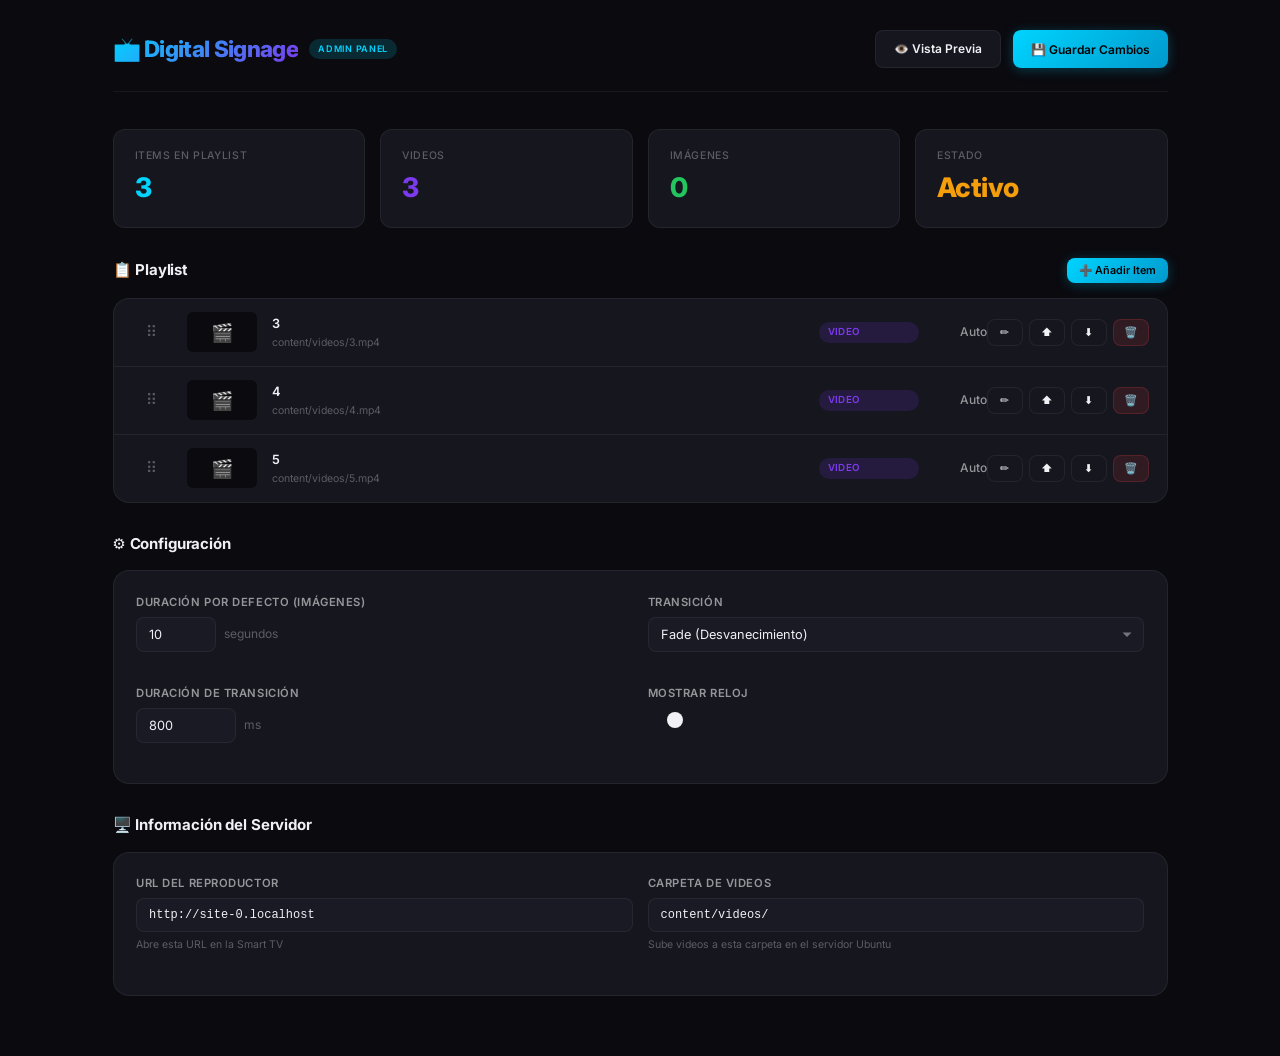
==== admin/index.html @ e4e22724 "Initial commit" ====
<!DOCTYPE html>
<html lang="es">
<head>
  <meta charset="UTF-8">
  <meta name="viewport" content="width=device-width, initial-scale=1.0">
  <meta name="description" content="Panel de Administración — Digital Signage">
  <title>Admin — Digital Signage</title>

  <link rel="preconnect" href="https://fonts.googleapis.com">
  <link rel="preconnect" href="https://fonts.gstatic.com" crossorigin>
  <link href="https://fonts.googleapis.com/css2?family=Inter:wght@300;400;500;600;700;800&display=swap" rel="stylesheet">

  <style>
    /* ============================================================
       Admin Panel — Premium Dark UI
       ============================================================ */
    *, *::before, *::after {
      box-sizing: border-box;
      margin: 0;
      padding: 0;
    }

    :root {
      --bg-primary: #0a0a0f;
      --bg-secondary: #111118;
      --bg-card: #16161f;
      --bg-card-hover: #1c1c28;
      --bg-input: #1a1a25;
      --border-color: rgba(255,255,255,0.06);
      --border-hover: rgba(255,255,255,0.12);
      --accent: #00d4ff;
      --accent-dim: rgba(0,212,255,0.15);
      --accent-secondary: #7c3aed;
      --accent-sec-dim: rgba(124,58,237,0.15);
      --green: #22c55e;
      --green-dim: rgba(34,197,94,0.12);
      --red: #ef4444;
      --red-dim: rgba(239,68,68,0.12);
      --yellow: #f59e0b;
      --text-primary: #f0f0f5;
      --text-secondary: rgba(255,255,255,0.55);
      --text-muted: rgba(255,255,255,0.3);
      --radius-sm: 8px;
      --radius-md: 12px;
      --radius-lg: 16px;
      --shadow-card: 0 4px 24px rgba(0,0,0,0.3);
      --transition: 0.2s ease;
    }

    html {
      font-size: 15px;
    }

    body {
      font-family: 'Inter', system-ui, -apple-system, sans-serif;
      background: var(--bg-primary);
      color: var(--text-primary);
      min-height: 100vh;
      line-height: 1.5;
    }

    /* ============================================================
       Layout
       ============================================================ */
    .app-container {
      max-width: 1100px;
      margin: 0 auto;
      padding: 2rem 1.5rem;
    }

    /* ============================================================
       Header
       ============================================================ */
    .app-header {
      display: flex;
      justify-content: space-between;
      align-items: center;
      margin-bottom: 2.5rem;
      padding-bottom: 1.5rem;
      border-bottom: 1px solid var(--border-color);
    }

    .app-title {
      display: flex;
      align-items: center;
      gap: 0.75rem;
    }

    .app-title h1 {
      font-size: 1.5rem;
      font-weight: 800;
      letter-spacing: -0.03em;
      background: linear-gradient(135deg, var(--accent), var(--accent-secondary));
      -webkit-background-clip: text;
      -webkit-text-fill-color: transparent;
      background-clip: text;
    }

    .app-title .badge {
      font-size: 0.6rem;
      font-weight: 600;
      letter-spacing: 0.08em;
      text-transform: uppercase;
      background: var(--accent-dim);
      color: var(--accent);
      padding: 0.2rem 0.6rem;
      border-radius: 99px;
    }

    .header-actions {
      display: flex;
      gap: 0.75rem;
    }

    /* ============================================================
       Buttons
       ============================================================ */
    .btn {
      display: inline-flex;
      align-items: center;
      gap: 0.4rem;
      padding: 0.6rem 1.2rem;
      border: none;
      border-radius: var(--radius-sm);
      font-family: inherit;
      font-size: 0.8rem;
      font-weight: 600;
      cursor: pointer;
      transition: all var(--transition);
      text-decoration: none;
      white-space: nowrap;
    }

    .btn-primary {
      background: linear-gradient(135deg, var(--accent), #0099cc);
      color: #000;
      box-shadow: 0 2px 12px rgba(0,212,255,0.25);
    }

    .btn-primary:hover {
      box-shadow: 0 4px 20px rgba(0,212,255,0.4);
      transform: translateY(-1px);
    }

    .btn-secondary {
      background: var(--bg-card);
      color: var(--text-primary);
      border: 1px solid var(--border-color);
    }

    .btn-secondary:hover {
      background: var(--bg-card-hover);
      border-color: var(--border-hover);
    }

    .btn-danger {
      background: var(--red-dim);
      color: var(--red);
      border: 1px solid rgba(239,68,68,0.2);
    }

    .btn-danger:hover {
      background: rgba(239,68,68,0.2);
    }

    .btn-icon {
      padding: 0.5rem;
      min-width: 36px;
      justify-content: center;
    }

    .btn-sm {
      padding: 0.4rem 0.8rem;
      font-size: 0.72rem;
    }

    /* ============================================================
       Stats Cards
       ============================================================ */
    .stats-grid {
      display: grid;
      grid-template-columns: repeat(auto-fit, minmax(200px, 1fr));
      gap: 1rem;
      margin-bottom: 2rem;
    }

    .stat-card {
      background: var(--bg-card);
      border: 1px solid var(--border-color);
      border-radius: var(--radius-md);
      padding: 1.2rem 1.4rem;
      transition: all var(--transition);
    }

    .stat-card:hover {
      border-color: var(--border-hover);
      transform: translateY(-2px);
      box-shadow: var(--shadow-card);
    }

    .stat-label {
      font-size: 0.7rem;
      font-weight: 500;
      color: var(--text-muted);
      text-transform: uppercase;
      letter-spacing: 0.06em;
      margin-bottom: 0.3rem;
    }

    .stat-value {
      font-size: 1.8rem;
      font-weight: 800;
      letter-spacing: -0.02em;
    }

    .stat-accent { color: var(--accent); }
    .stat-green { color: var(--green); }
    .stat-purple { color: var(--accent-secondary); }
    .stat-yellow { color: var(--yellow); }

    /* ============================================================
       Section Headers
       ============================================================ */
    .section-header {
      display: flex;
      justify-content: space-between;
      align-items: center;
      margin-bottom: 1rem;
    }

    .section-title {
      font-size: 1rem;
      font-weight: 700;
      letter-spacing: -0.01em;
    }

    /* ============================================================
       Playlist Table / List
       ============================================================ */
    .playlist-container {
      background: var(--bg-card);
      border: 1px solid var(--border-color);
      border-radius: var(--radius-lg);
      overflow: hidden;
      margin-bottom: 2rem;
    }

    .playlist-item {
      display: grid;
      grid-template-columns: 40px 70px 1fr 100px 80px 120px;
      align-items: center;
      gap: 1rem;
      padding: 0.9rem 1.2rem;
      border-bottom: 1px solid var(--border-color);
      transition: background var(--transition);
      cursor: grab;
    }

    .playlist-item:hover {
      background: var(--bg-card-hover);
    }

    .playlist-item:last-child {
      border-bottom: none;
    }

    .playlist-item.disabled {
      opacity: 0.4;
    }

    .item-handle {
      display: flex;
      align-items: center;
      justify-content: center;
      color: var(--text-muted);
      font-size: 1rem;
      cursor: grab;
      user-select: none;
    }

    .item-handle:active {
      cursor: grabbing;
    }

    .item-thumbnail {
      width: 70px;
      height: 40px;
      border-radius: 6px;
      overflow: hidden;
      background: var(--bg-primary);
      display: flex;
      align-items: center;
      justify-content: center;
      font-size: 1.2rem;
    }

    .item-thumbnail img {
      width: 100%;
      height: 100%;
      object-fit: cover;
    }

    .item-info {
      min-width: 0;
    }

    .item-title {
      font-size: 0.85rem;
      font-weight: 600;
      white-space: nowrap;
      overflow: hidden;
      text-overflow: ellipsis;
    }

    .item-src {
      font-size: 0.7rem;
      color: var(--text-muted);
      white-space: nowrap;
      overflow: hidden;
      text-overflow: ellipsis;
      margin-top: 0.1rem;
    }

    .item-type {
      display: inline-flex;
      align-items: center;
      gap: 0.3rem;
      font-size: 0.65rem;
      font-weight: 600;
      text-transform: uppercase;
      letter-spacing: 0.05em;
      padding: 0.2rem 0.6rem;
      border-radius: 99px;
    }

    .type-video {
      background: var(--accent-sec-dim);
      color: var(--accent-secondary);
    }

    .type-image {
      background: var(--green-dim);
      color: var(--green);
    }

    .item-duration {
      font-size: 0.8rem;
      font-weight: 500;
      color: var(--text-secondary);
      text-align: center;
    }

    .item-actions {
      display: flex;
      gap: 0.4rem;
      justify-content: flex-end;
    }

    .playlist-empty {
      padding: 3rem;
      text-align: center;
      color: var(--text-muted);
    }

    .playlist-empty .empty-icon {
      font-size: 2.5rem;
      margin-bottom: 0.8rem;
    }

    .playlist-empty p {
      font-size: 0.85rem;
    }

    /* ============================================================
       Toggle Switch
       ============================================================ */
    .toggle {
      position: relative;
      width: 38px;
      height: 22px;
      cursor: pointer;
    }

    .toggle input {
      opacity: 0;
      width: 0;
      height: 0;
    }

    .toggle-slider {
      position: absolute;
      inset: 0;
      background: rgba(255,255,255,0.1);
      border-radius: 99px;
      transition: all var(--transition);
    }

    .toggle-slider::before {
      content: '';
      position: absolute;
      top: 3px;
      left: 3px;
      width: 16px;
      height: 16px;
      background: var(--text-primary);
      border-radius: 50%;
      transition: transform var(--transition);
    }

    .toggle input:checked + .toggle-slider {
      background: var(--green);
    }

    .toggle input:checked + .toggle-slider::before {
      transform: translateX(16px);
    }

    /* ============================================================
       Modals
       ============================================================ */
    .modal-backdrop {
      position: fixed;
      inset: 0;
      background: rgba(0,0,0,0.7);
      backdrop-filter: blur(6px);
      z-index: 1000;
      display: none;
      align-items: center;
      justify-content: center;
      animation: fadeIn 0.2s ease;
    }

    .modal-backdrop.open {
      display: flex;
    }

    .modal {
      background: var(--bg-secondary);
      border: 1px solid var(--border-color);
      border-radius: var(--radius-lg);
      width: 90%;
      max-width: 520px;
      box-shadow: 0 20px 60px rgba(0,0,0,0.5);
      animation: slideUp 0.3s ease;
    }

    .modal-header {
      display: flex;
      justify-content: space-between;
      align-items: center;
      padding: 1.2rem 1.5rem;
      border-bottom: 1px solid var(--border-color);
    }

    .modal-header h2 {
      font-size: 1rem;
      font-weight: 700;
    }

    .modal-body {
      padding: 1.5rem;
    }

    .modal-footer {
      display: flex;
      justify-content: flex-end;
      gap: 0.75rem;
      padding: 1rem 1.5rem;
      border-top: 1px solid var(--border-color);
    }

    @keyframes fadeIn {
      from { opacity: 0; }
      to { opacity: 1; }
    }

    @keyframes slideUp {
      from { transform: translateY(20px); opacity: 0; }
      to { transform: translateY(0); opacity: 1; }
    }

    /* ============================================================
       Form Controls
       ============================================================ */
    .form-group {
      margin-bottom: 1.2rem;
    }

    .form-label {
      display: block;
      font-size: 0.75rem;
      font-weight: 600;
      color: var(--text-secondary);
      text-transform: uppercase;
      letter-spacing: 0.05em;
      margin-bottom: 0.4rem;
    }

    .form-input, .form-select {
      width: 100%;
      padding: 0.6rem 0.8rem;
      background: var(--bg-input);
      border: 1px solid var(--border-color);
      border-radius: var(--radius-sm);
      font-family: inherit;
      font-size: 0.85rem;
      color: var(--text-primary);
      transition: border-color var(--transition);
    }

    .form-input:focus, .form-select:focus {
      outline: none;
      border-color: var(--accent);
      box-shadow: 0 0 0 3px var(--accent-dim);
    }

    .form-input::placeholder {
      color: var(--text-muted);
    }

    .form-select {
      cursor: pointer;
      appearance: none;
      background-image: url("data:image/svg+xml,%3Csvg xmlns='http://www.w3.org/2000/svg' width='12' height='12' fill='rgba(255,255,255,0.4)' viewBox='0 0 16 16'%3E%3Cpath d='M8 12L2 6h12z'/%3E%3C/svg%3E");
      background-repeat: no-repeat;
      background-position: right 0.7rem center;
      padding-right: 2rem;
    }

    .form-hint {
      font-size: 0.7rem;
      color: var(--text-muted);
      margin-top: 0.3rem;
    }

    /* ============================================================
       File Drop Zone
       ============================================================ */
    .drop-zone {
      border: 2px dashed var(--border-hover);
      border-radius: var(--radius-md);
      padding: 2rem;
      text-align: center;
      cursor: pointer;
      transition: all var(--transition);
      background: var(--bg-input);
    }

    .drop-zone:hover, .drop-zone.dragover {
      border-color: var(--accent);
      background: var(--accent-dim);
    }

    .drop-zone-icon {
      font-size: 2rem;
      margin-bottom: 0.5rem;
    }

    .drop-zone-text {
      font-size: 0.85rem;
      color: var(--text-secondary);
    }

    .drop-zone-hint {
      font-size: 0.7rem;
      color: var(--text-muted);
      margin-top: 0.3rem;
    }

    /* ============================================================
       Upload Progress
       ============================================================ */
    .upload-progress {
      display: none;
      margin-top: 1rem;
    }

    .upload-progress.active {
      display: block;
    }

    .upload-bar-bg {
      height: 4px;
      background: rgba(255,255,255,0.1);
      border-radius: 99px;
      overflow: hidden;
      margin-bottom: 0.3rem;
    }

    .upload-bar {
      height: 100%;
      background: linear-gradient(90deg, var(--accent), var(--accent-secondary));
      border-radius: 99px;
      width: 0%;
      transition: width 0.3s ease;
    }

    .upload-status {
      font-size: 0.7rem;
      color: var(--text-muted);
    }

    /* ============================================================
       Settings Panel
       ============================================================ */
    .settings-grid {
      display: grid;
      grid-template-columns: 1fr 1fr;
      gap: 1rem;
    }

    /* ============================================================
       Toast Notifications
       ============================================================ */
    .toast-container {
      position: fixed;
      top: 1.5rem;
      right: 1.5rem;
      z-index: 2000;
      display: flex;
      flex-direction: column;
      gap: 0.5rem;
    }

    .toast {
      display: flex;
      align-items: center;
      gap: 0.5rem;
      padding: 0.7rem 1.2rem;
      background: var(--bg-card);
      border: 1px solid var(--border-color);
      border-radius: var(--radius-sm);
      font-size: 0.8rem;
      box-shadow: 0 8px 30px rgba(0,0,0,0.4);
      animation: slideIn 0.3s ease, fadeOut 0.3s ease 2.7s forwards;
    }

    .toast-success { border-left: 3px solid var(--green); }
    .toast-error { border-left: 3px solid var(--red); }
    .toast-info { border-left: 3px solid var(--accent); }

    @keyframes slideIn {
      from { transform: translateX(100%); opacity: 0; }
      to { transform: translateX(0); opacity: 1; }
    }

    @keyframes fadeOut {
      to { opacity: 0; transform: translateY(-10px); }
    }

    /* ============================================================
       Responsive
       ============================================================ */
    @media (max-width: 768px) {
      .app-container {
        padding: 1rem;
      }

      .app-header {
        flex-direction: column;
        gap: 1rem;
        text-align: center;
      }

      .stats-grid {
        grid-template-columns: 1fr 1fr;
      }

      .playlist-item {
        grid-template-columns: 30px 50px 1fr 60px;
        gap: 0.5rem;
        padding: 0.6rem 0.8rem;
      }

      .item-type, .item-actions { display: none; }
      .item-duration { font-size: 0.7rem; }

      .settings-grid {
        grid-template-columns: 1fr;
      }
    }
  </style>
</head>
<body>

  <!-- Toast Container -->
  <div class="toast-container" id="toast-container"></div>

  <!-- App Container -->
  <div class="app-container">

    <!-- Header -->
    <header class="app-header">
      <div class="app-title">
        <h1>📺 Digital Signage</h1>
        <span class="badge">Admin Panel</span>
      </div>
      <div class="header-actions">
        <a href="/" target="_blank" class="btn btn-secondary" id="btn-preview">
          👁️ Vista Previa
        </a>
        <button class="btn btn-primary" id="btn-save">
          💾 Guardar Cambios
        </button>
      </div>
    </header>

    <!-- Stats -->
    <div class="stats-grid">
      <div class="stat-card">
        <div class="stat-label">Items en Playlist</div>
        <div class="stat-value stat-accent" id="stat-total">0</div>
      </div>
      <div class="stat-card">
        <div class="stat-label">Videos</div>
        <div class="stat-value stat-purple" id="stat-videos">0</div>
      </div>
      <div class="stat-card">
        <div class="stat-label">Imágenes</div>
        <div class="stat-value stat-green" id="stat-images">0</div>
      </div>
      <div class="stat-card">
        <div class="stat-label">Estado</div>
        <div class="stat-value stat-yellow" id="stat-status">—</div>
      </div>
    </div>

    <!-- Playlist Section -->
    <div class="section-header">
      <h2 class="section-title">📋 Playlist</h2>
      <button class="btn btn-primary btn-sm" id="btn-add-item">
        ➕ Añadir Item
      </button>
    </div>

    <div class="playlist-container" id="playlist-container">
      <div class="playlist-empty" id="playlist-empty">
        <div class="empty-icon">🎬</div>
        <p>La playlist está vacía. Añade videos o imágenes para comenzar.</p>
      </div>
    </div>

    <!-- Settings Section -->
    <div class="section-header" style="margin-top:2rem;">
      <h2 class="section-title">⚙️ Configuración</h2>
    </div>

    <div class="playlist-container" style="padding: 1.5rem;">
      <div class="settings-grid">
        <div class="form-group">
          <label class="form-label">Duración por defecto (imágenes)</label>
          <div style="display:flex;align-items:center;gap:0.5rem;">
            <input type="number" class="form-input" id="setting-duration" min="3" max="120" value="10" style="width:80px">
            <span style="font-size:0.8rem;color:var(--text-muted);">segundos</span>
          </div>
        </div>
        <div class="form-group">
          <label class="form-label">Transición</label>
          <select class="form-select" id="setting-transition">
            <option value="fade">Fade (Desvanecimiento)</option>
            <option value="cut">Cut (Corte directo)</option>
          </select>
        </div>
        <div class="form-group">
          <label class="form-label">Duración de transición</label>
          <div style="display:flex;align-items:center;gap:0.5rem;">
            <input type="number" class="form-input" id="setting-transition-duration" min="100" max="3000" step="100" value="800" style="width:100px">
            <span style="font-size:0.8rem;color:var(--text-muted);">ms</span>
          </div>
        </div>
        <div class="form-group">
          <label class="form-label">Mostrar Reloj</label>
          <label class="toggle" style="margin-top: 0.3rem;">
            <input type="checkbox" id="setting-clock" checked>
            <span class="toggle-slider"></span>
          </label>
        </div>
      </div>
    </div>

    <!-- Server Info -->
    <div class="section-header" style="margin-top:2rem;">
      <h2 class="section-title">🖥️ Información del Servidor</h2>
    </div>
    <div class="playlist-container" style="padding: 1.5rem;">
      <div class="settings-grid">
        <div class="form-group">
          <label class="form-label">URL del Reproductor</label>
          <input type="text" class="form-input" id="player-url" readonly value="" style="font-family: monospace; font-size: 0.8rem;">
          <span class="form-hint">Abre esta URL en la Smart TV</span>
        </div>
        <div class="form-group">
          <label class="form-label">Carpeta de Videos</label>
          <input type="text" class="form-input" readonly value="content/videos/" style="font-family: monospace; font-size: 0.8rem;">
          <span class="form-hint">Sube videos a esta carpeta en el servidor Ubuntu</span>
        </div>
      </div>
    </div>

  </div>

  <!-- ======================================================
       Modal: Añadir/Editar Item
       ====================================================== -->
  <div class="modal-backdrop" id="modal-add">
    <div class="modal">
      <div class="modal-header">
        <h2 id="modal-title">Añadir Item</h2>
        <button class="btn btn-icon btn-secondary" onclick="closeModal()">✕</button>
      </div>
      <div class="modal-body">
        <div class="form-group">
          <label class="form-label">Tipo de Contenido</label>
          <select class="form-select" id="input-type">
            <option value="video">🎬 Video</option>
            <option value="image">🖼️ Imagen</option>
          </select>
        </div>
        <div class="form-group">
          <label class="form-label">Título</label>
          <input type="text" class="form-input" id="input-title" placeholder="Ej: Promo Navidad 2026">
        </div>
        <div class="form-group">
          <label class="form-label">Ruta del Archivo</label>
          <input type="text" class="form-input" id="input-src" placeholder="content/videos/mi_video.mp4">
          <span class="form-hint">Ruta relativa al archivo en el servidor</span>
        </div>
        <div class="form-group" id="group-duration" style="display:none;">
          <label class="form-label">Duración (segundos)</label>
          <input type="number" class="form-input" id="input-duration" min="3" max="120" value="10" style="width:100px">
          <span class="form-hint">Solo para imágenes. Los videos usan su propia duración.</span>
        </div>
        <div class="form-group">
          <label class="form-label">Estado</label>
          <label class="toggle">
            <input type="checkbox" id="input-enabled" checked>
            <span class="toggle-slider"></span>
          </label>
          <span style="font-size:0.75rem;color:var(--text-muted);margin-left:0.5rem;" id="enabled-label">Habilitado</span>
        </div>
      </div>
      <div class="modal-footer">
        <button class="btn btn-secondary" onclick="closeModal()">Cancelar</button>
        <button class="btn btn-primary" id="btn-modal-save">Guardar</button>
      </div>
    </div>
  </div>

  <script>
    // ============================================================
    // State
    // ============================================================
    let playlistData = {
      version: '1.0',
      lastUpdated: new Date().toISOString(),
      settings: {
        defaultImageDuration: 10,
        transitionDuration: 800,
        transitionType: 'fade',
        loopPlaylist: true,
        showClock: true,
        clockPosition: 'bottom-right'
      },
      playlist: []
    };

    let editingIndex = -1; // -1 = adding new

    // ============================================================
    // Init
    // ============================================================
    document.addEventListener('DOMContentLoaded', async () => {
      await loadPlaylist();
      renderPlaylist();
      bindEvents();
      updatePlayerUrl();
    });

    // ============================================================
    // Load playlist from server
    // ============================================================
    async function loadPlaylist() {
      try {
        const response = await fetch('/api/playlist.json?t=' + Date.now(), { cache: 'no-store' });
        if (response.ok) {
          playlistData = await response.json();
          applySettingsToUI();
          showToast('Playlist cargada', 'success');
        }
      } catch (err) {
        console.error('Error cargando playlist:', err);
        showToast('Error cargando playlist', 'error');
      }
    }

    // ============================================================
    // Save playlist
    // ============================================================
    async function savePlaylist() {
      readSettingsFromUI();
      playlistData.lastUpdated = new Date().toISOString();

      try {
        // Intentar guardar via API (si tienes un endpoint de escritura)
        const response = await fetch('/api/playlist.json', {
          method: 'PUT',
          headers: { 'Content-Type': 'application/json' },
          body: JSON.stringify(playlistData, null, 2)
        });

        if (response.ok) {
          showToast('Playlist guardada ✓', 'success');
          return;
        }
      } catch (err) {
        // Si no hay API de escritura, ofrecer descarga
        console.warn('No se pudo guardar via API. Descargando archivo...');
      }

      // Fallback: descargar el archivo para que el usuario lo copie
      downloadPlaylist();
    }

    function downloadPlaylist() {
      const blob = new Blob([JSON.stringify(playlistData, null, 2)], { type: 'application/json' });
      const url = URL.createObjectURL(blob);
      const a = document.createElement('a');
      a.href = url;
      a.download = 'playlist.json';
      a.click();
      URL.revokeObjectURL(url);
      showToast('Archivo descargado — Cópialo a /api/playlist.json en el servidor', 'info');
    }

    // ============================================================
    // Render Playlist
    // ============================================================
    function renderPlaylist() {
      const container = document.getElementById('playlist-container');
      const emptyState = document.getElementById('playlist-empty');
      const items = playlistData.playlist || [];

      // Update stats
      document.getElementById('stat-total').textContent = items.length;
      document.getElementById('stat-videos').textContent = items.filter(i => i.type === 'video').length;
      document.getElementById('stat-images').textContent = items.filter(i => i.type === 'image').length;
      document.getElementById('stat-status').textContent = items.length > 0 ? 'Activo' : 'Vacío';

      // Clear container (keep empty state)
      const existingItems = container.querySelectorAll('.playlist-item');
      existingItems.forEach(el => el.remove());

      if (items.length === 0) {
        emptyState.style.display = '';
        return;
      }

      emptyState.style.display = 'none';

      items.forEach((item, index) => {
        const row = document.createElement('div');
        row.className = `playlist-item ${item.enabled === false ? 'disabled' : ''}`;
        row.dataset.index = index;

        const icon = item.type === 'video' ? '🎬' : '🖼️';
        const typeBadge = item.type === 'video' ? 'type-video' : 'type-image';
        const duration = item.type === 'video' ? 'Auto' : `${item.duration || playlistData.settings.defaultImageDuration || 10}s`;

        row.innerHTML = `
          <div class="item-handle" title="Arrastrar para reordenar">⠿</div>
          <div class="item-thumbnail">${icon}</div>
          <div class="item-info">
            <div class="item-title">${escapeHtml(item.title || 'Sin título')}</div>
            <div class="item-src">${escapeHtml(item.src)}</div>
          </div>
          <span class="item-type ${typeBadge}">${item.type}</span>
          <span class="item-duration">${duration}</span>
          <div class="item-actions">
            <button class="btn btn-icon btn-secondary btn-sm" onclick="editItem(${index})" title="Editar">✏️</button>
            <button class="btn btn-icon btn-secondary btn-sm" onclick="moveItem(${index}, -1)" title="Subir">⬆️</button>
            <button class="btn btn-icon btn-secondary btn-sm" onclick="moveItem(${index}, 1)" title="Bajar">⬇️</button>
            <button class="btn btn-icon btn-danger btn-sm" onclick="deleteItem(${index})" title="Eliminar">🗑️</button>
          </div>
        `;

        container.appendChild(row);
      });
    }

    // ============================================================
    // Item CRUD
    // ============================================================
    function addItem() {
      editingIndex = -1;
      document.getElementById('modal-title').textContent = 'Añadir Item';
      clearModalForm();
      openModal();
    }

    function editItem(index) {
      editingIndex = index;
      const item = playlistData.playlist[index];
      document.getElementById('modal-title').textContent = 'Editar Item';
      document.getElementById('input-type').value = item.type;
      document.getElementById('input-title').value = item.title || '';
      document.getElementById('input-src').value = item.src || '';
      document.getElementById('input-duration').value = item.duration || 10;
      document.getElementById('input-enabled').checked = item.enabled !== false;
      updateDurationVisibility();
      openModal();
    }

    function saveItem() {
      const type = document.getElementById('input-type').value;
      const title = document.getElementById('input-title').value.trim();
      const src = document.getElementById('input-src').value.trim();
      const duration = parseInt(document.getElementById('input-duration').value) || 10;
      const enabled = document.getElementById('input-enabled').checked;

      if (!src) {
        showToast('La ruta del archivo es obligatoria', 'error');
        return;
      }

      const item = {
        id: editingIndex >= 0 ? playlistData.playlist[editingIndex].id : `item-${Date.now()}`,
        type,
        src,
        title: title || src.split('/').pop(),
        enabled,
        ...(type === 'video' ? { muted: true, duration: null } : { duration }),
      };

      if (editingIndex >= 0) {
        playlistData.playlist[editingIndex] = item;
        showToast('Item actualizado ✓', 'success');
      } else {
        playlistData.playlist.push(item);
        showToast('Item añadido ✓', 'success');
      }

      closeModal();
      renderPlaylist();
    }

    function deleteItem(index) {
      if (!confirm('¿Eliminar este item de la playlist?')) return;
      playlistData.playlist.splice(index, 1);
      renderPlaylist();
      showToast('Item eliminado', 'info');
    }

    function moveItem(index, direction) {
      const newIndex = index + direction;
      if (newIndex < 0 || newIndex >= playlistData.playlist.length) return;
      const items = playlistData.playlist;
      [items[index], items[newIndex]] = [items[newIndex], items[index]];
      renderPlaylist();
    }

    // ============================================================
    // Settings
    // ============================================================
    function applySettingsToUI() {
      const s = playlistData.settings || {};
      document.getElementById('setting-duration').value = s.defaultImageDuration || 10;
      document.getElementById('setting-transition').value = s.transitionType || 'fade';
      document.getElementById('setting-transition-duration').value = s.transitionDuration || 800;
      document.getElementById('setting-clock').checked = s.showClock !== false;
    }

    function readSettingsFromUI() {
      playlistData.settings = {
        defaultImageDuration: parseInt(document.getElementById('setting-duration').value) || 10,
        transitionType: document.getElementById('setting-transition').value,
        transitionDuration: parseInt(document.getElementById('setting-transition-duration').value) || 800,
        loopPlaylist: true,
        showClock: document.getElementById('setting-clock').checked,
        clockPosition: 'bottom-right'
      };
    }

    // ============================================================
    // Modal
    // ============================================================
    function openModal() {
      document.getElementById('modal-add').classList.add('open');
    }

    function closeModal() {
      document.getElementById('modal-add').classList.remove('open');
    }

    function clearModalForm() {
      document.getElementById('input-type').value = 'video';
      document.getElementById('input-title').value = '';
      document.getElementById('input-src').value = '';
      document.getElementById('input-duration').value = 10;
      document.getElementById('input-enabled').checked = true;
      updateDurationVisibility();
    }

    function updateDurationVisibility() {
      const type = document.getElementById('input-type').value;
      document.getElementById('group-duration').style.display = type === 'image' ? '' : 'none';
    }

    // ============================================================
    // Bind Events
    // ============================================================
    function bindEvents() {
      document.getElementById('btn-add-item').addEventListener('click', addItem);
      document.getElementById('btn-save').addEventListener('click', savePlaylist);
      document.getElementById('btn-modal-save').addEventListener('click', saveItem);
      document.getElementById('input-type').addEventListener('change', updateDurationVisibility);
      document.getElementById('input-enabled').addEventListener('change', () => {
        document.getElementById('enabled-label').textContent =
          document.getElementById('input-enabled').checked ? 'Habilitado' : 'Deshabilitado';
      });

      // Close modal on backdrop click
      document.getElementById('modal-add').addEventListener('click', (e) => {
        if (e.target === e.currentTarget) closeModal();
      });

      // Escape key closes modal
      document.addEventListener('keydown', (e) => {
        if (e.key === 'Escape') closeModal();
      });
    }

    // ============================================================
    // Toasts
    // ============================================================
    function showToast(message, type = 'info') {
      const container = document.getElementById('toast-container');
      const toast = document.createElement('div');
      toast.className = `toast toast-${type}`;
      toast.textContent = message;
      container.appendChild(toast);
      setTimeout(() => toast.remove(), 3200);
    }

    // ============================================================
    // Utilities
    // ============================================================
    function escapeHtml(str) {
      const div = document.createElement('div');
      div.textContent = str;
      return div.innerHTML;
    }

    function updatePlayerUrl() {
      const url = `${window.location.protocol}//${window.location.hostname}`;
      document.getElementById('player-url').value = url;
    }
  </script>
</body>
</html>
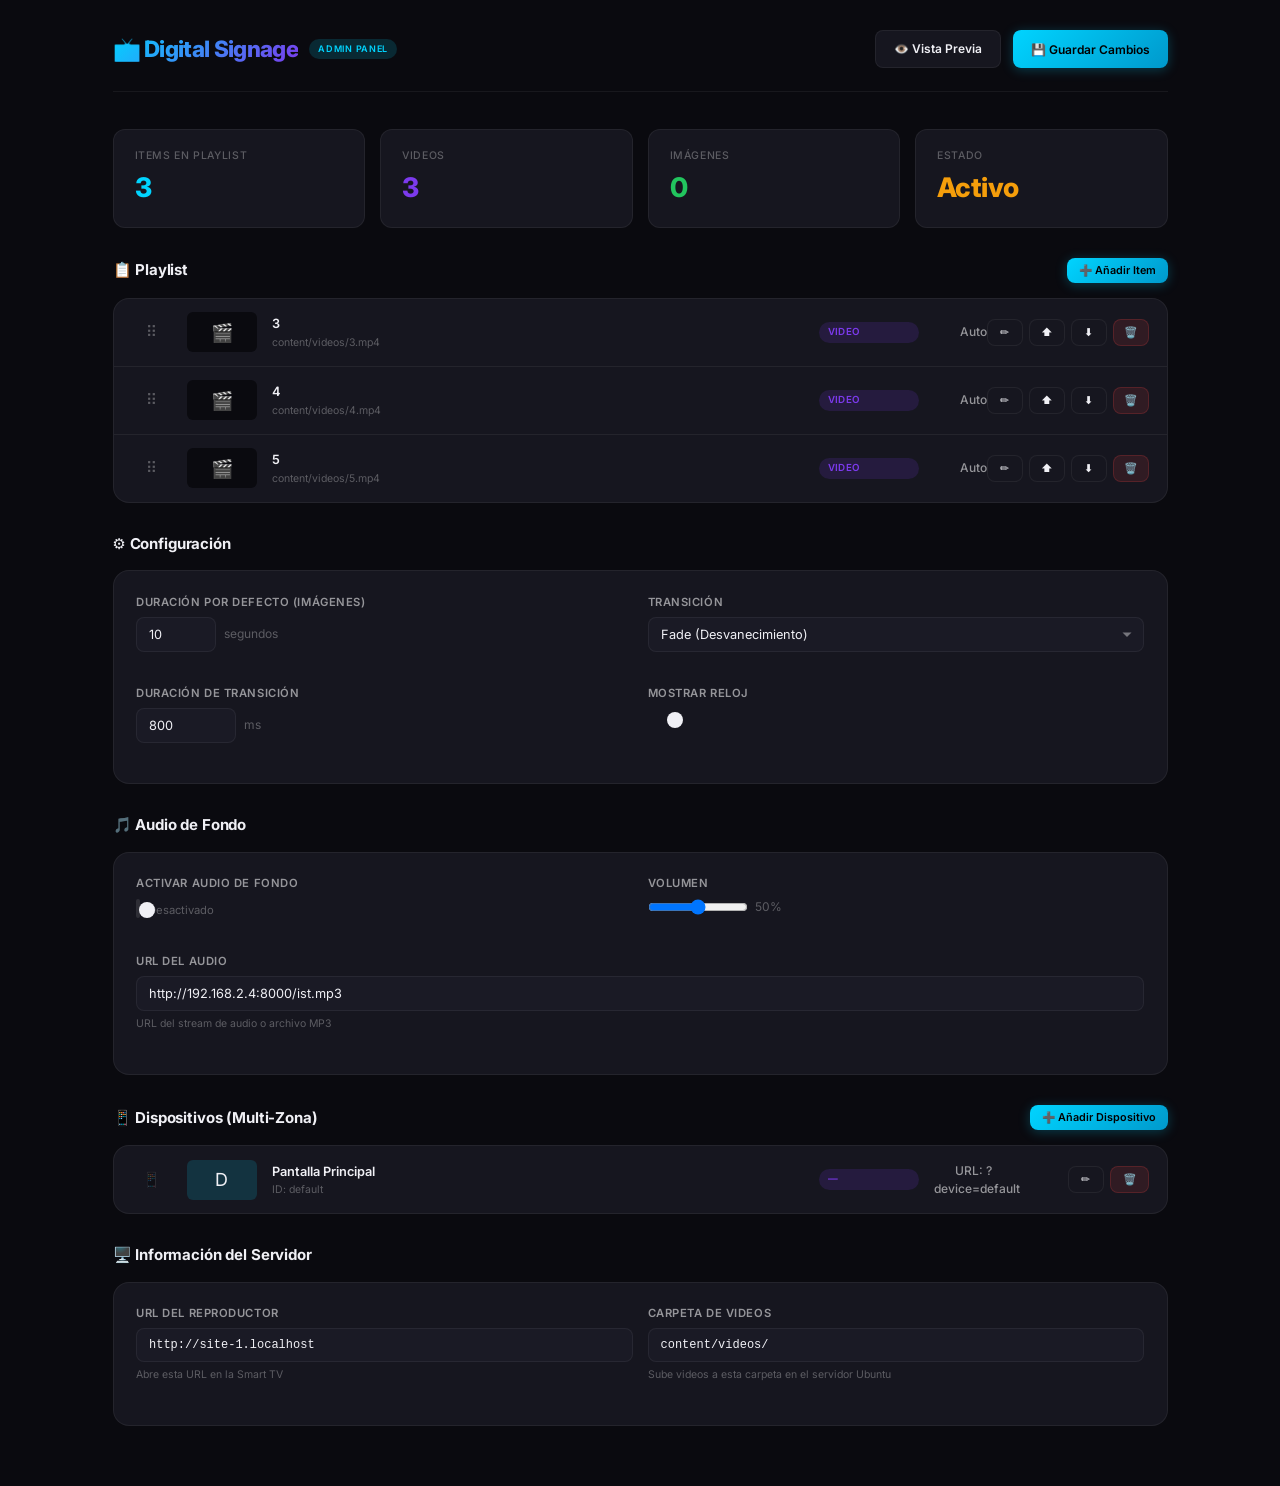
==== commit 09e63425: "v1.2: Multi-device support + background audio" ====
--- a/admin/index.html
+++ b/admin/index.html
@@ -778,6 +778,52 @@
       </div>
     </div>
 
+    <!-- Audio de Fondo Section -->
+    <div class="section-header" style="margin-top:2rem;">
+      <h2 class="section-title">🎵 Audio de Fondo</h2>
+    </div>
+
+    <div class="playlist-container" style="padding: 1.5rem;">
+      <div class="settings-grid">
+        <div class="form-group">
+          <label class="form-label">Activar Audio de Fondo</label>
+          <label class="toggle" style="margin-top: 0.3rem;">
+            <input type="checkbox" id="setting-bg-audio-enabled">
+            <span class="toggle-slider"></span>
+          </label>
+          <span style="font-size:0.75rem;color:var(--text-muted);margin-left:0.5rem;" id="bg-audio-enabled-label">Desactivado</span>
+        </div>
+        <div class="form-group">
+          <label class="form-label">Volumen</label>
+          <div style="display:flex;align-items:center;gap:0.5rem;">
+            <input type="range" id="setting-bg-audio-volume" min="0" max="100" value="50" style="width:100px">
+            <span style="font-size:0.8rem;color:var(--text-muted);" id="bg-audio-volume-display">50%</span>
+          </div>
+        </div>
+        <div class="form-group" style="grid-column: 1 / -1;">
+          <label class="form-label">URL del Audio</label>
+          <input type="text" class="form-input" id="setting-bg-audio-url" placeholder="http://192.168.2.4:8000/ist.mp3">
+          <span class="form-hint">URL del stream de audio o archivo MP3</span>
+        </div>
+      </div>
+    </div>
+
+    <!-- Dispositivos Section -->
+    <div class="section-header" style="margin-top:2rem;">
+      <h2 class="section-title">📱 Dispositivos (Multi-Zona)</h2>
+      <button class="btn btn-primary btn-sm" id="btn-add-device">
+        ➕ Añadir Dispositivo
+      </button>
+    </div>
+
+    <div class="playlist-container" id="devices-container">
+      <div class="playlist-empty" id="devices-empty">
+        <div class="empty-icon">📱</div>
+        <p>Sin dispositivos configurados. Añade dispositivos para usar multi-zona.</p>
+        <p style="font-size:0.75rem;color:var(--text-muted);margin-top:0.5rem;">Usa ?device=nombre en la URL del reproductor</p>
+      </div>
+    </div>
+
     <!-- Server Info -->
     <div class="section-header" style="margin-top:2rem;">
       <h2 class="section-title">🖥️ Información del Servidor</h2>
@@ -846,12 +892,63 @@
     </div>
   </div>
 
+  <!-- Modal: Añadir/Editar Dispositivo -->
+  <div class="modal-backdrop" id="modal-device">
+    <div class="modal">
+      <div class="modal-header">
+        <h2 id="device-modal-title">Añadir Dispositivo</h2>
+        <button class="btn btn-icon btn-secondary" onclick="closeDeviceModal()">✕</button>
+      </div>
+      <div class="modal-body">
+        <div class="form-group">
+          <label class="form-label">ID del Dispositivo (sin espacios)</label>
+          <input type="text" class="form-input" id="input-device-id" placeholder="tv-sala">
+          <span class="form-hint">Este valor se usa en la URL: ?device=tv-sala</span>
+        </div>
+        <div class="form-group">
+          <label class="form-label">Nombre Visible</label>
+          <input type="text" class="form-input" id="input-device-name" placeholder="TV Sala Principal">
+        </div>
+        <div class="form-group">
+          <label class="form-label">Activar Audio de Fondo Propio</label>
+          <label class="toggle" style="margin-top: 0.3rem;">
+            <input type="checkbox" id="input-device-audio-enabled">
+            <span class="toggle-slider"></span>
+          </label>
+        </div>
+        <div class="form-group" id="device-audio-config" style="display:none;">
+          <label class="form-label">URL del Audio</label>
+          <input type="text" class="form-input" id="input-device-audio-url" placeholder="http://192.168.2.4:8000/musica.mp3">
+          <div style="margin-top:0.5rem;">
+            <label class="form-label">Volumen</label>
+            <div style="display:flex;align-items:center;gap:0.5rem;">
+              <input type="range" id="input-device-audio-volume" min="0" max="100" value="50" style="width:100px">
+              <span style="font-size:0.8rem;color:var(--text-muted);" id="device-audio-volume-display">50%</span>
+            </div>
+          </div>
+        </div>
+        <div class="form-group">
+          <label class="form-label">Estado</label>
+          <label class="toggle">
+            <input type="checkbox" id="input-device-enabled" checked>
+            <span class="toggle-slider"></span>
+          </label>
+          <span style="font-size:0.75rem;color:var(--text-muted);margin-left:0.5rem;" id="device-enabled-label">Habilitado</span>
+        </div>
+      </div>
+      <div class="modal-footer">
+        <button class="btn btn-secondary" onclick="closeDeviceModal()">Cancelar</button>
+        <button class="btn btn-primary" id="btn-device-save">Guardar</button>
+      </div>
+    </div>
+  </div>
+
   <script>
     // ============================================================
     // State
     // ============================================================
     let playlistData = {
-      version: '1.0',
+      version: '1.2',
       lastUpdated: new Date().toISOString(),
       settings: {
         defaultImageDuration: 10,
@@ -859,12 +956,25 @@
         transitionType: 'fade',
         loopPlaylist: true,
         showClock: true,
-        clockPosition: 'bottom-right'
+        clockPosition: 'bottom-right',
+        backgroundAudio: {
+          enabled: false,
+          url: 'http://192.168.2.4:8000/ist.mp3',
+          volume: 0.5
+        }
+      },
+      devices: {
+        default: {
+          name: 'Pantalla Principal',
+          backgroundAudio: null,
+          enabled: true
+        }
       },
       playlist: []
     };
 
     let editingIndex = -1; // -1 = adding new
+    let editingDeviceIndex = -1; // -1 = adding new device
 
     // ============================================================
     // Init
@@ -988,6 +1098,155 @@
     }
 
     // ============================================================
+    // Devices (Multi-Zona)
+    // ============================================================
+    function renderDevices() {
+      const container = document.getElementById('devices-container');
+      const emptyState = document.getElementById('devices-empty');
+      const devices = playlistData.devices || {};
+
+      const existingDevices = container.querySelectorAll('.device-item');
+      existingDevices.forEach(el => el.remove());
+
+      const deviceKeys = Object.keys(devices);
+      if (deviceKeys.length === 0) {
+        emptyState.style.display = '';
+        return;
+      }
+
+      emptyState.style.display = 'none';
+
+      deviceKeys.forEach((key, index) => {
+        const device = devices[key];
+        const row = document.createElement('div');
+        row.className = `playlist-item ${device.enabled === false ? 'disabled' : ''}`;
+        row.dataset.index = index;
+        row.dataset.key = key;
+
+        const audioStatus = device.backgroundAudio && device.backgroundAudio.enabled
+          ? `🎵 ${device.backgroundAudio.url.split('/').pop()}`
+          : '—';
+
+        row.innerHTML = `
+          <div class="item-handle" title="ID del dispositivo">📱</div>
+          <div class="item-thumbnail" style="background:var(--accent-dim);">${key.charAt(0).toUpperCase()}</div>
+          <div class="item-info">
+            <div class="item-title">${escapeHtml(device.name || key)}</div>
+            <div class="item-src">ID: ${key}</div>
+          </div>
+          <span class="item-type type-video">${audioStatus}</span>
+          <span class="item-duration">URL: ?device=${key}</span>
+          <div class="item-actions">
+            <button class="btn btn-icon btn-secondary btn-sm" onclick="editDevice('${key}')" title="Editar">✏️</button>
+            <button class="btn btn-icon btn-danger btn-sm" onclick="deleteDevice('${key}')" title="Eliminar">🗑️</button>
+          </div>
+        `;
+
+        container.appendChild(row);
+      });
+    }
+
+    function addDevice() {
+      editingDeviceIndex = -1;
+      document.getElementById('device-modal-title').textContent = 'Añadir Dispositivo';
+      clearDeviceModalForm();
+      openDeviceModal();
+    }
+
+    function editDevice(key) {
+      const device = playlistData.devices[key];
+      if (!device) return;
+
+      editingDeviceIndex = key;
+      document.getElementById('device-modal-title').textContent = 'Editar Dispositivo';
+      document.getElementById('input-device-id').value = key;
+      document.getElementById('input-device-id').readOnly = true;
+      document.getElementById('input-device-name').value = device.name || '';
+      document.getElementById('input-device-enabled').checked = device.enabled !== false;
+
+      const hasAudio = device.backgroundAudio && device.backgroundAudio.enabled;
+      document.getElementById('input-device-audio-enabled').checked = hasAudio;
+      document.getElementById('input-device-audio-url').value = device.backgroundAudio?.url || '';
+      document.getElementById('input-device-audio-volume').value = Math.round((device.backgroundAudio?.volume || 0.5) * 100);
+      document.getElementById('device-audio-volume-display').textContent = Math.round((device.backgroundAudio?.volume || 0.5) * 100) + '%';
+
+      updateDeviceAudioVisibility();
+      openDeviceModal();
+    }
+
+    function saveDevice() {
+      const id = document.getElementById('input-device-id').value.trim().replace(/\s+/g, '-').toLowerCase();
+      const name = document.getElementById('input-device-name').value.trim();
+      const enabled = document.getElementById('input-device-enabled').checked;
+      const audioEnabled = document.getElementById('input-device-audio-enabled').checked;
+      const audioUrl = document.getElementById('input-device-audio-url').value.trim();
+      const audioVolume = parseInt(document.getElementById('input-device-audio-volume').value) / 100;
+
+      if (!id) {
+        showToast('El ID del dispositivo es obligatorio', 'error');
+        return;
+      }
+
+      if (!playlistData.devices) {
+        playlistData.devices = {};
+      }
+
+      const device = {
+        name: name || id,
+        enabled,
+        backgroundAudio: audioEnabled ? {
+          enabled: true,
+          url: audioUrl,
+          volume: audioVolume
+        } : null
+      };
+
+      if (editingDeviceIndex >= 0 || editingDeviceIndex) {
+        delete playlistData.devices[editingDeviceIndex];
+      }
+
+      playlistData.devices[id] = device;
+      closeDeviceModal();
+      renderDevices();
+      showToast('Dispositivo guardado ✓', 'success');
+    }
+
+    function deleteDevice(key) {
+      if (!confirm(`¿Eliminar el dispositivo "${key}"?`)) return;
+      if (playlistData.devices) {
+        delete playlistData.devices[key];
+      }
+      renderDevices();
+      showToast('Dispositivo eliminado', 'info');
+    }
+
+    function clearDeviceModalForm() {
+      document.getElementById('input-device-id').value = '';
+      document.getElementById('input-device-id').readOnly = false;
+      document.getElementById('input-device-name').value = '';
+      document.getElementById('input-device-enabled').checked = true;
+      document.getElementById('input-device-audio-enabled').checked = false;
+      document.getElementById('input-device-audio-url').value = '';
+      document.getElementById('input-device-audio-volume').value = 50;
+      document.getElementById('device-audio-volume-display').textContent = '50%';
+      updateDeviceAudioVisibility();
+      document.getElementById('device-enabled-label').textContent = 'Habilitado';
+    }
+
+    function openDeviceModal() {
+      document.getElementById('modal-device').classList.add('open');
+    }
+
+    function closeDeviceModal() {
+      document.getElementById('modal-device').classList.remove('open');
+    }
+
+    function updateDeviceAudioVisibility() {
+      const enabled = document.getElementById('input-device-audio-enabled').checked;
+      document.getElementById('device-audio-config').style.display = enabled ? '' : 'none';
+    }
+
+    // ============================================================
     // Item CRUD
     // ============================================================
     function addItem() {
@@ -1067,16 +1326,35 @@
       document.getElementById('setting-transition').value = s.transitionType || 'fade';
       document.getElementById('setting-transition-duration').value = s.transitionDuration || 800;
       document.getElementById('setting-clock').checked = s.showClock !== false;
+
+      // Background Audio
+      const bgAudio = s.backgroundAudio || {};
+      document.getElementById('setting-bg-audio-enabled').checked = bgAudio.enabled || false;
+      document.getElementById('setting-bg-audio-url').value = bgAudio.url || '';
+      document.getElementById('setting-bg-audio-volume').value = Math.round((bgAudio.volume || 0.5) * 100);
+      document.getElementById('bg-audio-volume-display').textContent = Math.round((bgAudio.volume || 0.5) * 100) + '%';
+      document.getElementById('bg-audio-enabled-label').textContent = bgAudio.enabled ? 'Activado' : 'Desactivado';
+
+      // Render devices
+      renderDevices();
     }
 
     function readSettingsFromUI() {
+      const bgEnabled = document.getElementById('setting-bg-audio-enabled').checked;
+      const bgVolume = parseInt(document.getElementById('setting-bg-audio-volume').value) / 100;
+
       playlistData.settings = {
         defaultImageDuration: parseInt(document.getElementById('setting-duration').value) || 10,
         transitionType: document.getElementById('setting-transition').value,
         transitionDuration: parseInt(document.getElementById('setting-transition-duration').value) || 800,
         loopPlaylist: true,
         showClock: document.getElementById('setting-clock').checked,
-        clockPosition: 'bottom-right'
+        clockPosition: 'bottom-right',
+        backgroundAudio: {
+          enabled: bgEnabled,
+          url: document.getElementById('setting-bg-audio-url').value || 'http://192.168.2.4:8000/ist.mp3',
+          volume: bgVolume
+        }
       };
     }
 
@@ -1118,14 +1396,39 @@
           document.getElementById('input-enabled').checked ? 'Habilitado' : 'Deshabilitado';
       });
 
+      // Background Audio events
+      document.getElementById('setting-bg-audio-enabled').addEventListener('change', (e) => {
+        document.getElementById('bg-audio-enabled-label').textContent = e.target.checked ? 'Activado' : 'Desactivado';
+      });
+      document.getElementById('setting-bg-audio-volume').addEventListener('input', (e) => {
+        document.getElementById('bg-audio-volume-display').textContent = e.target.value + '%';
+      });
+
+      // Device events
+      document.getElementById('btn-add-device').addEventListener('click', addDevice);
+      document.getElementById('btn-device-save').addEventListener('click', saveDevice);
+      document.getElementById('input-device-audio-enabled').addEventListener('change', updateDeviceAudioVisibility);
+      document.getElementById('input-device-audio-volume').addEventListener('input', (e) => {
+        document.getElementById('device-audio-volume-display').textContent = e.target.value + '%';
+      });
+      document.getElementById('input-device-enabled').addEventListener('change', (e) => {
+        document.getElementById('device-enabled-label').textContent = e.target.checked ? 'Habilitado' : 'Deshabilitado';
+      });
+
       // Close modal on backdrop click
       document.getElementById('modal-add').addEventListener('click', (e) => {
         if (e.target === e.currentTarget) closeModal();
       });
+      document.getElementById('modal-device').addEventListener('click', (e) => {
+        if (e.target === e.currentTarget) closeDeviceModal();
+      });
 
       // Escape key closes modal
       document.addEventListener('keydown', (e) => {
-        if (e.key === 'Escape') closeModal();
+        if (e.key === 'Escape') {
+          closeModal();
+          closeDeviceModal();
+        }
       });
     }
 
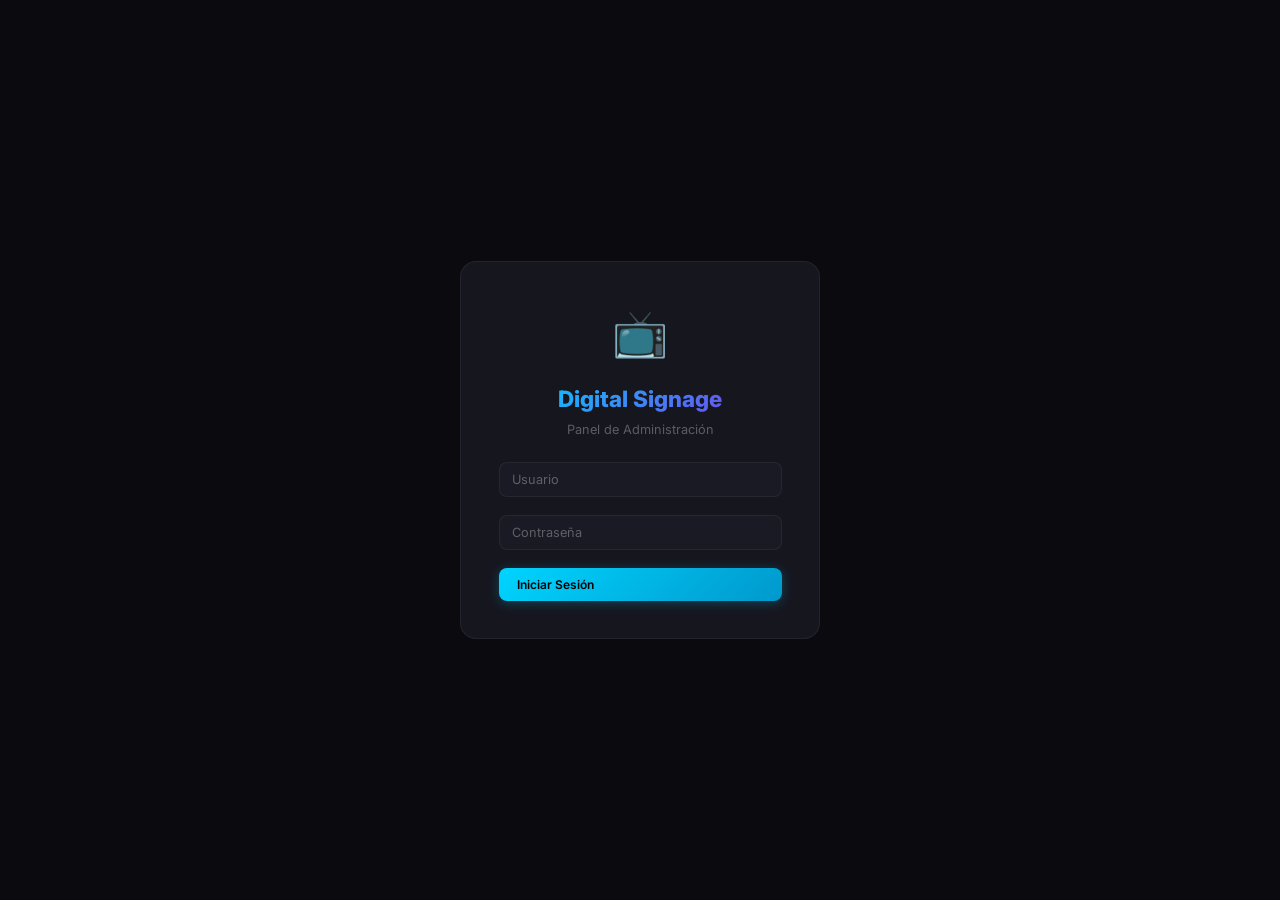
==== commit 83b2ce51: "v1.3: User management system - Add login screen with authentication - Add user management (create, e" ====
--- a/admin/index.html
+++ b/admin/index.html
@@ -651,6 +651,93 @@
     /* ============================================================
        Responsive
        ============================================================ */
+    /* ============================================================
+       Login Screen
+       ============================================================ */
+    #login-screen {
+      position: fixed;
+      inset: 0;
+      background: var(--bg-primary);
+      display: flex;
+      align-items: center;
+      justify-content: center;
+      z-index: 9999;
+    }
+
+    #login-screen.hidden {
+      display: none;
+    }
+
+    .login-container {
+      background: var(--bg-card);
+      border: 1px solid var(--border-color);
+      border-radius: var(--radius-lg);
+      padding: 2.5rem;
+      width: 90%;
+      max-width: 360px;
+      text-align: center;
+    }
+
+    .login-logo {
+      font-size: 3rem;
+      margin-bottom: 1rem;
+    }
+
+    .login-title {
+      font-size: 1.5rem;
+      font-weight: 800;
+      margin-bottom: 0.3rem;
+      background: linear-gradient(135deg, var(--accent), var(--accent-secondary));
+      -webkit-background-clip: text;
+      -webkit-text-fill-color: transparent;
+      background-clip: text;
+    }
+
+    .login-subtitle {
+      color: var(--text-muted);
+      font-size: 0.85rem;
+      margin-bottom: 1.5rem;
+    }
+
+    .login-error {
+      color: var(--red);
+      font-size: 0.8rem;
+      margin-top: 1rem;
+      display: none;
+    }
+
+    .login-error.visible {
+      display: block;
+    }
+
+    /* User Menu */
+    .user-menu {
+      display: flex;
+      align-items: center;
+      gap: 0.75rem;
+    }
+
+    .user-avatar {
+      width: 32px;
+      height: 32px;
+      border-radius: 50%;
+      background: var(--accent);
+      color: #000;
+      display: flex;
+      align-items: center;
+      justify-content: center;
+      font-weight: 700;
+      font-size: 0.8rem;
+    }
+
+    .user-name {
+      font-size: 0.85rem;
+      font-weight: 600;
+    }
+
+    /* ============================================================
+       Responsive
+       ============================================================ */
     @media (max-width: 768px) {
       .app-container {
         padding: 1rem;
@@ -683,11 +770,30 @@
 </head>
 <body>
 
+  <!-- Login Screen -->
+  <div id="login-screen">
+    <div class="login-container">
+      <div class="login-logo">📺</div>
+      <h1 class="login-title">Digital Signage</h1>
+      <p class="login-subtitle">Panel de Administración</p>
+      <form id="login-form">
+        <div class="form-group">
+          <input type="text" class="form-input" id="login-username" placeholder="Usuario" required>
+        </div>
+        <div class="form-group">
+          <input type="password" class="form-input" id="login-password" placeholder="Contraseña" required>
+        </div>
+        <button type="submit" class="btn btn-primary" style="width:100%;">Iniciar Sesión</button>
+      </form>
+      <p id="login-error" class="login-error"></p>
+    </div>
+  </div>
+
   <!-- Toast Container -->
   <div class="toast-container" id="toast-container"></div>
 
   <!-- App Container -->
-  <div class="app-container">
+  <div class="app-container" id="app-container">
 
     <!-- Header -->
     <header class="app-header">
@@ -696,11 +802,21 @@
         <span class="badge">Admin Panel</span>
       </div>
       <div class="header-actions">
+        <div class="user-menu" style="margin-right: 1rem;">
+          <div class="user-avatar" id="user-display-initial">A</div>
+          <div style="text-align: left;">
+            <div class="user-name" id="user-display-name">admin</div>
+            <div style="font-size: 0.65rem; color: var(--text-muted);" id="user-role-label">Administrador</div>
+          </div>
+        </div>
         <a href="/" target="_blank" class="btn btn-secondary" id="btn-preview">
           👁️ Vista Previa
         </a>
         <button class="btn btn-primary" id="btn-save">
           💾 Guardar Cambios
+        </button>
+        <button class="btn btn-secondary" id="btn-logout" title="Cerrar Sesión">
+          🚪
         </button>
       </div>
     </header>
@@ -814,6 +930,21 @@
       <button class="btn btn-primary btn-sm" id="btn-add-device">
         ➕ Añadir Dispositivo
       </button>
+    </div>
+
+    <!-- Usuarios Section -->
+    <div class="section-header" style="margin-top:2rem;">
+      <h2 class="section-title">👥 Gestión de Usuarios</h2>
+      <button class="btn btn-primary btn-sm" id="btn-add-user">
+        ➕ Añadir Usuario
+      </button>
+    </div>
+
+    <div class="playlist-container" id="users-container">
+      <div class="playlist-empty" id="users-empty">
+        <div class="empty-icon">👥</div>
+        <p>No hay usuarios además del administrador.</p>
+      </div>
     </div>
 
     <div class="playlist-container" id="devices-container">
@@ -939,6 +1070,49 @@
       <div class="modal-footer">
         <button class="btn btn-secondary" onclick="closeDeviceModal()">Cancelar</button>
         <button class="btn btn-primary" id="btn-device-save">Guardar</button>
+      </div>
+    </div>
+  </div>
+
+  <!-- Modal: Añadir/Editar Usuario -->
+  <div class="modal-backdrop" id="modal-user">
+    <div class="modal">
+      <div class="modal-header">
+        <h2 id="user-modal-title">Añadir Usuario</h2>
+        <button class="btn btn-icon btn-secondary" onclick="closeUserModal()">✕</button>
+      </div>
+      <div class="modal-body">
+        <div class="form-group">
+          <label class="form-label">Usuario</label>
+          <input type="text" class="form-input" id="input-user-username" placeholder="nombre de usuario">
+        </div>
+        <div class="form-group" id="group-new-password">
+          <label class="form-label">Contraseña</label>
+          <input type="password" class="form-input" id="input-user-password" placeholder="contraseña">
+        </div>
+        <div class="form-group" id="group-change-password" style="display:none;">
+          <label class="form-label">Nueva Contraseña</label>
+          <input type="password" class="form-input" id="input-user-new-password" placeholder="nueva contraseña (dejar vacío para mantener)">
+        </div>
+        <div class="form-group">
+          <label class="form-label">Rol</label>
+          <select class="form-select" id="input-user-role">
+            <option value="editor">Editor</option>
+            <option value="admin">Administrador</option>
+          </select>
+        </div>
+        <div class="form-group">
+          <label class="form-label">Estado</label>
+          <label class="toggle">
+            <input type="checkbox" id="input-user-enabled" checked>
+            <span class="toggle-slider"></span>
+          </label>
+          <span style="font-size:0.75rem;color:var(--text-muted);margin-left:0.5rem;" id="user-enabled-label">Habilitado</span>
+        </div>
+      </div>
+      <div class="modal-footer">
+        <button class="btn btn-secondary" onclick="closeUserModal()">Cancelar</button>
+        <button class="btn btn-primary" id="btn-user-save">Guardar</button>
       </div>
     </div>
   </div>
@@ -973,18 +1147,100 @@
       playlist: []
     };
 
-    let editingIndex = -1; // -1 = adding new
-    let editingDeviceIndex = -1; // -1 = adding new device
+    let currentUser = null;
+    let usersData = { users: [] };
+    let editingIndex = -1;
+    let editingDeviceIndex = -1;
+    let editingUserIndex = -1;
 
     // ============================================================
     // Init
     // ============================================================
     document.addEventListener('DOMContentLoaded', async () => {
-      await loadPlaylist();
-      renderPlaylist();
+      await loadUsers();
+      checkAuth();
       bindEvents();
       updatePlayerUrl();
     });
+
+    // ============================================================
+    // Authentication
+    // ============================================================
+    async function loadUsers() {
+      try {
+        const response = await fetch('/api/users.json?t=' + Date.now(), { cache: 'no-store' });
+        if (response.ok) {
+          usersData = await response.json();
+        }
+      } catch (err) {
+        console.error('Error cargando usuarios:', err);
+        usersData = { users: [{ username: 'admin', password: 'admin123', role: 'admin' }] };
+      }
+    }
+
+    function checkAuth() {
+      const savedUser = localStorage.getItem('ds_user');
+      if (savedUser) {
+        const user = JSON.parse(savedUser);
+        const validUser = usersData.users.find(u => u.username === user.username && u.enabled !== false);
+        if (validUser) {
+          currentUser = user;
+          showAdminPanel();
+          return;
+        }
+      }
+      showLoginScreen();
+    }
+
+    function showLoginScreen() {
+      document.getElementById('login-screen').classList.remove('hidden');
+      document.getElementById('app-container').style.display = 'none';
+    }
+
+    function showAdminPanel() {
+      document.getElementById('login-screen').classList.add('hidden');
+      document.getElementById('app-container').style.display = '';
+      document.getElementById('user-display-name').textContent = currentUser.username;
+      document.getElementById('user-display-initial').textContent = currentUser.username.charAt(0).toUpperCase();
+      document.getElementById('user-role-label').textContent = currentUser.role === 'admin' ? 'Administrador' : 'Editor';
+      loadPlaylist().then(() => {
+        renderPlaylist();
+        renderUsers();
+        applySettingsToUI();
+      });
+    }
+
+    function login(username, password) {
+      const user = usersData.users.find(u => u.username === username && u.enabled !== false);
+      if (user && user.password === password) {
+        currentUser = { username: user.username, role: user.role };
+        localStorage.setItem('ds_user', JSON.stringify(currentUser));
+        showAdminPanel();
+        showToast('Bienvenido ' + username, 'success');
+        return true;
+      }
+      return false;
+    }
+
+    function logout() {
+      localStorage.removeItem('ds_user');
+      currentUser = null;
+      showLoginScreen();
+    }
+
+    function handleLoginSubmit(e) {
+      e.preventDefault();
+      const username = document.getElementById('login-username').value.trim();
+      const password = document.getElementById('login-password').value;
+      const errorEl = document.getElementById('login-error');
+
+      if (login(username, password)) {
+        errorEl.classList.remove('visible');
+      } else {
+        errorEl.textContent = 'Usuario o contraseña incorrectos';
+        errorEl.classList.add('visible');
+      }
+    }
 
     // ============================================================
     // Load playlist from server
@@ -1247,6 +1503,161 @@
     }
 
     // ============================================================
+    // Users Management
+    // ============================================================
+    function renderUsers() {
+      const container = document.getElementById('users-container');
+      const emptyState = document.getElementById('users-empty');
+      const users = usersData.users || [];
+
+      const existingUsers = container.querySelectorAll('.user-item');
+      existingUsers.forEach(el => el.remove());
+
+      if (users.length <= 1) {
+        emptyState.style.display = '';
+        return;
+      }
+
+      emptyState.style.display = 'none';
+
+      users.forEach((user, index) => {
+        const row = document.createElement('div');
+        row.className = `playlist-item ${user.enabled === false ? 'disabled' : ''}`;
+        row.dataset.index = index;
+
+        const roleBadge = user.role === 'admin' ? 'type-video' : 'type-image';
+        const roleLabel = user.role === 'admin' ? 'Admin' : 'Editor';
+
+        row.innerHTML = `
+          <div class="item-handle" title="Usuario">👤</div>
+          <div class="item-thumbnail" style="background:var(--accent-dim);">${user.username.charAt(0).toUpperCase()}</div>
+          <div class="item-info">
+            <div class="item-title">${escapeHtml(user.username)}</div>
+            <div class="item-src">Creado: ${user.created ? new Date(user.created).toLocaleDateString('es') : 'N/A'}</div>
+          </div>
+          <span class="item-type ${roleBadge}">${roleLabel}</span>
+          <span class="item-duration">${user.enabled !== false ? 'Activo' : 'Inactivo'}</span>
+          <div class="item-actions">
+            <button class="btn btn-icon btn-secondary btn-sm" onclick="editUser(${index})" title="Editar">✏️</button>
+            <button class="btn btn-icon btn-danger btn-sm" onclick="deleteUser(${index})" title="Eliminar">🗑️</button>
+          </div>
+        `;
+
+        container.appendChild(row);
+      });
+    }
+
+    function addUser() {
+      editingUserIndex = -1;
+      document.getElementById('user-modal-title').textContent = 'Añadir Usuario';
+      clearUserModalForm();
+      openUserModal();
+    }
+
+    function editUser(index) {
+      const user = usersData.users[index];
+      if (!user) return;
+
+      editingUserIndex = index;
+      document.getElementById('user-modal-title').textContent = 'Editar Usuario';
+      document.getElementById('input-user-username').value = user.username;
+      document.getElementById('input-user-username').readOnly = true;
+      document.getElementById('input-user-role').value = user.role || 'editor';
+      document.getElementById('input-user-enabled').checked = user.enabled !== false;
+      document.getElementById('group-new-password').style.display = 'none';
+      document.getElementById('group-change-password').style.display = '';
+      openUserModal();
+    }
+
+    function saveUser() {
+      const username = document.getElementById('input-user-username').value.trim().toLowerCase();
+      const password = document.getElementById('input-user-password').value;
+      const newPassword = document.getElementById('input-user-new-password').value;
+      const role = document.getElementById('input-user-role').value;
+      const enabled = document.getElementById('input-user-enabled').checked;
+
+      if (!username) {
+        showToast('El nombre de usuario es obligatorio', 'error');
+        return;
+      }
+
+      if (editingUserIndex < 0 && !password) {
+        showToast('La contraseña es obligatoria para nuevos usuarios', 'error');
+        return;
+      }
+
+      if (!usersData.users) {
+        usersData.users = [];
+      }
+
+      const userData = {
+        username,
+        role,
+        enabled,
+        created: usersData.users[editingUserIndex]?.created || new Date().toISOString()
+      };
+
+      if (password) {
+        userData.password = password;
+      } else if (newPassword) {
+        userData.password = newPassword;
+      } else if (editingUserIndex >= 0) {
+        userData.password = usersData.users[editingUserIndex].password;
+      }
+
+      if (editingUserIndex >= 0) {
+        usersData.users[editingUserIndex] = userData;
+      } else {
+        usersData.users.push(userData);
+      }
+
+      saveUsers();
+      closeUserModal();
+      renderUsers();
+      showToast('Usuario guardado ✓', 'success');
+    }
+
+    function deleteUser(index) {
+      const user = usersData.users[index];
+      if (!confirm(`¿Eliminar el usuario "${user.username}"?`)) return;
+
+      usersData.users.splice(index, 1);
+      saveUsers();
+      renderUsers();
+      showToast('Usuario eliminado', 'info');
+    }
+
+    function saveUsers() {
+      fetch('/api/users.json', {
+        method: 'PUT',
+        headers: { 'Content-Type': 'application/json' },
+        body: JSON.stringify(usersData, null, 2)
+      }).catch(err => {
+        console.warn('No se pudo guardar usuarios via API');
+      });
+    }
+
+    function clearUserModalForm() {
+      document.getElementById('input-user-username').value = '';
+      document.getElementById('input-user-username').readOnly = false;
+      document.getElementById('input-user-password').value = '';
+      document.getElementById('input-user-new-password').value = '';
+      document.getElementById('input-user-role').value = 'editor';
+      document.getElementById('input-user-enabled').checked = true;
+      document.getElementById('group-new-password').style.display = '';
+      document.getElementById('group-change-password').style.display = 'none';
+      document.getElementById('user-enabled-label').textContent = 'Habilitado';
+    }
+
+    function openUserModal() {
+      document.getElementById('modal-user').classList.add('open');
+    }
+
+    function closeUserModal() {
+      document.getElementById('modal-user').classList.remove('open');
+    }
+
+    // ============================================================
     // Item CRUD
     // ============================================================
     function addItem() {
@@ -1387,6 +1798,11 @@
     // Bind Events
     // ============================================================
     function bindEvents() {
+      // Login form
+      document.getElementById('login-form').addEventListener('submit', handleLoginSubmit);
+      document.getElementById('btn-logout').addEventListener('click', logout);
+
+      // Playlist items
       document.getElementById('btn-add-item').addEventListener('click', addItem);
       document.getElementById('btn-save').addEventListener('click', savePlaylist);
       document.getElementById('btn-modal-save').addEventListener('click', saveItem);
@@ -1415,6 +1831,13 @@
         document.getElementById('device-enabled-label').textContent = e.target.checked ? 'Habilitado' : 'Deshabilitado';
       });
 
+      // User events
+      document.getElementById('btn-add-user').addEventListener('click', addUser);
+      document.getElementById('btn-user-save').addEventListener('click', saveUser);
+      document.getElementById('input-user-enabled').addEventListener('change', (e) => {
+        document.getElementById('user-enabled-label').textContent = e.target.checked ? 'Habilitado' : 'Deshabilitado';
+      });
+
       // Close modal on backdrop click
       document.getElementById('modal-add').addEventListener('click', (e) => {
         if (e.target === e.currentTarget) closeModal();
@@ -1422,12 +1845,16 @@
       document.getElementById('modal-device').addEventListener('click', (e) => {
         if (e.target === e.currentTarget) closeDeviceModal();
       });
+      document.getElementById('modal-user').addEventListener('click', (e) => {
+        if (e.target === e.currentTarget) closeUserModal();
+      });
 
       // Escape key closes modal
       document.addEventListener('keydown', (e) => {
         if (e.key === 'Escape') {
           closeModal();
           closeDeviceModal();
+          closeUserModal();
         }
       });
     }
